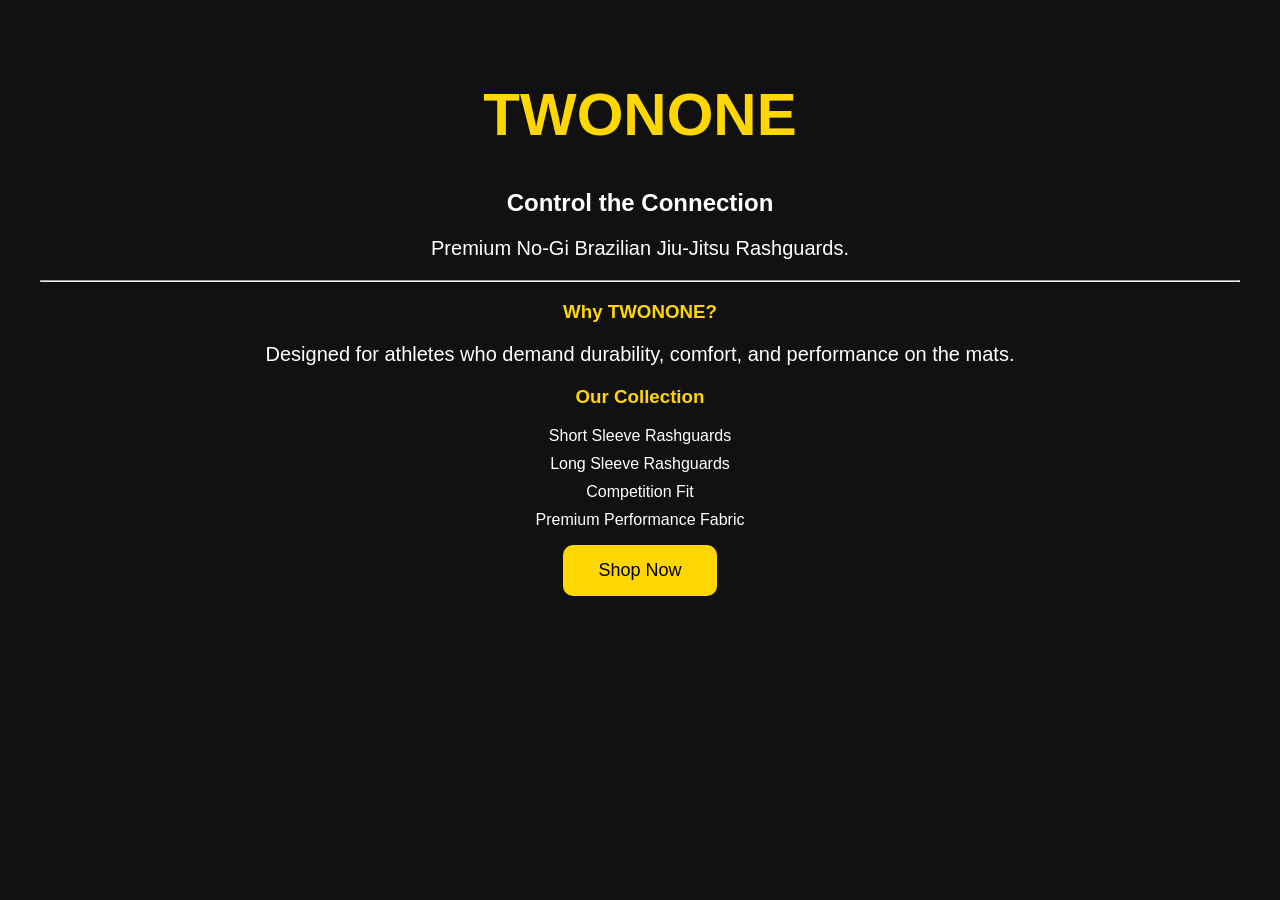
==== index.html @ 166e7a40 "Initial TWONONE website" ====
<!DOCTYPE html>
<html>
<head>
    <title>
      My First Website
    </title>
    <link rel="stylesheet" href="styles.css">
</head>
<body>
<h1>
  TWONONE
</h1>

<h2>
  Control the Connection
</h2>

<p>Premium No-Gi Brazilian Jiu-Jitsu Rashguards.

</p>

<hr>

<h3>Why TWONONE?

</h3>

<p>
Designed for athletes who demand durability,
comfort, and performance on the mats.
</p>

<h3>Our Collection

</h3>

<ul>
    <li>Short Sleeve Rashguards</li>
    <li>Long Sleeve Rashguards</li>
    <li>Competition Fit</li>
    <li>Premium Performance Fabric</li>
</ul>

<button>Shop Now</button>
</body>
</html>
---- styles.css ----
body {
    background-color: #111;
    color: white;
    font-family: Arial, Helvetica, sans-serif;
    text-align: center;
    margin: 0;
    padding: 40px;
}

h1 {
    color: gold;
    font-size: 60px;
}

h2 {
    color: white;
}

h3 {
    color: gold;
}

p {
    font-size: 20px;
}

ul {
    list-style: none;
    padding: 0;
}

li {
    margin: 10px;
}

button {
    background: gold;
    color: black;
    border: none;
    padding: 15px 35px;
    font-size: 18px;
    border-radius: 10px;
    cursor: pointer;
}

button:hover {
    background: orange;
}
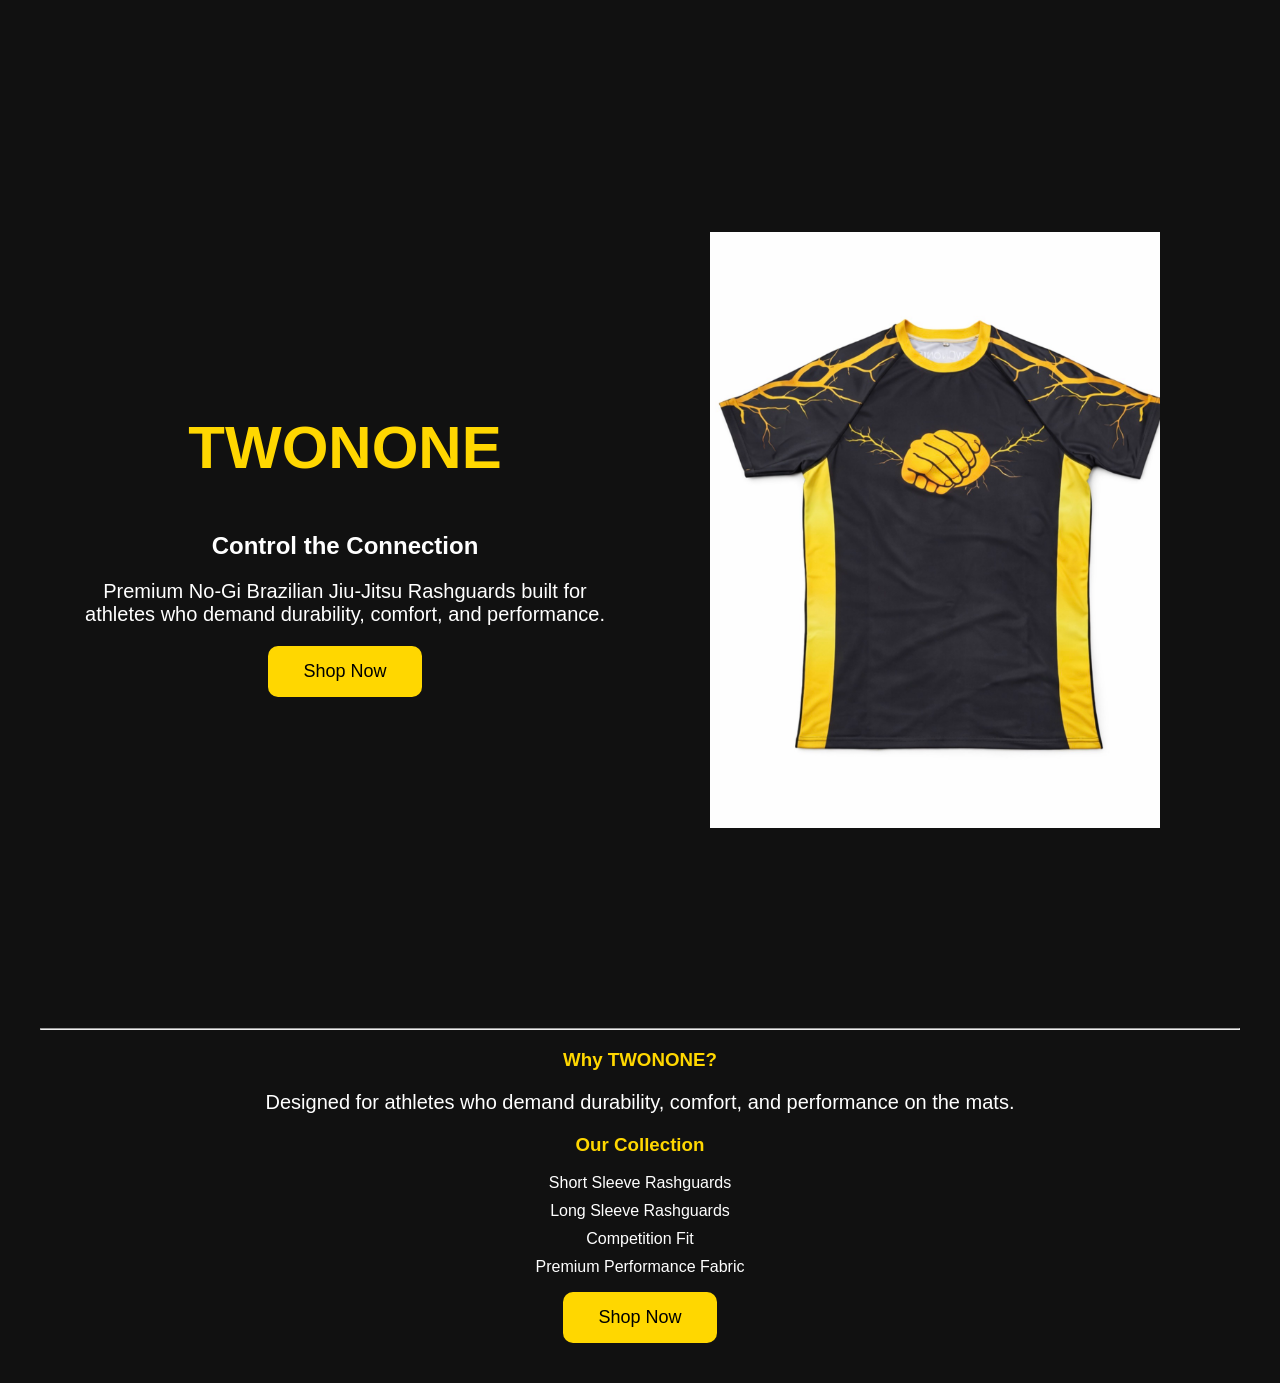
==== commit ef06da51: "Added hero section with rashguard image" ====
--- a/index.html
+++ b/index.html
@@ -7,17 +7,32 @@
     <link rel="stylesheet" href="styles.css">
 </head>
 <body>
-<h1>
-  TWONONE
-</h1>
+<section class="hero">
 
-<h2>
-  Control the Connection
-</h2>
+  <div class="hero-text">
 
-<p>Premium No-Gi Brazilian Jiu-Jitsu Rashguards.
+        <h1>TWONONE</h1>
 
-</p>
+        <h2>Control the Connection</h2>
+        <p>
+            Premium No-Gi Brazilian Jiu-Jitsu Rashguards
+            built for athletes who demand durability,
+            comfort, and performance.
+        </p>
+
+        <button>Shop Now</button>
+
+    </div>
+
+<div class="hero-image">
+    <img src="images/rashguard-front.jpeg" alt="TWONONE Rashguard" />
+</div>
+    
+
+</section>
+
+
+
 
 <hr>
 
--- a/styles.css
+++ b/styles.css
@@ -5,6 +5,7 @@
     text-align: center;
     margin: 0;
     padding: 40px;
+    min-height: 100vh;
 }
 
 h1 {
@@ -45,4 +46,37 @@
 
 button:hover {
     background: orange;
-}+}
+
+.hero {
+      min-height: 100vh;
+
+    display: flex;
+    justify-content: space-between;
+    align-items: center;
+
+    max-width: 1200px;
+    margin: 0 auto;
+
+    gap: 60px;
+    padding: 40px;
+}
+.hero-text {
+    flex: 1;
+}
+
+.hero-image {
+    flex: 1;
+
+    display: flex;
+    justify-content: center;
+    align-items: center;
+}
+
+.hero-image img {
+    width: 100%;
+    max-width: 450px;
+}
+
+
+    
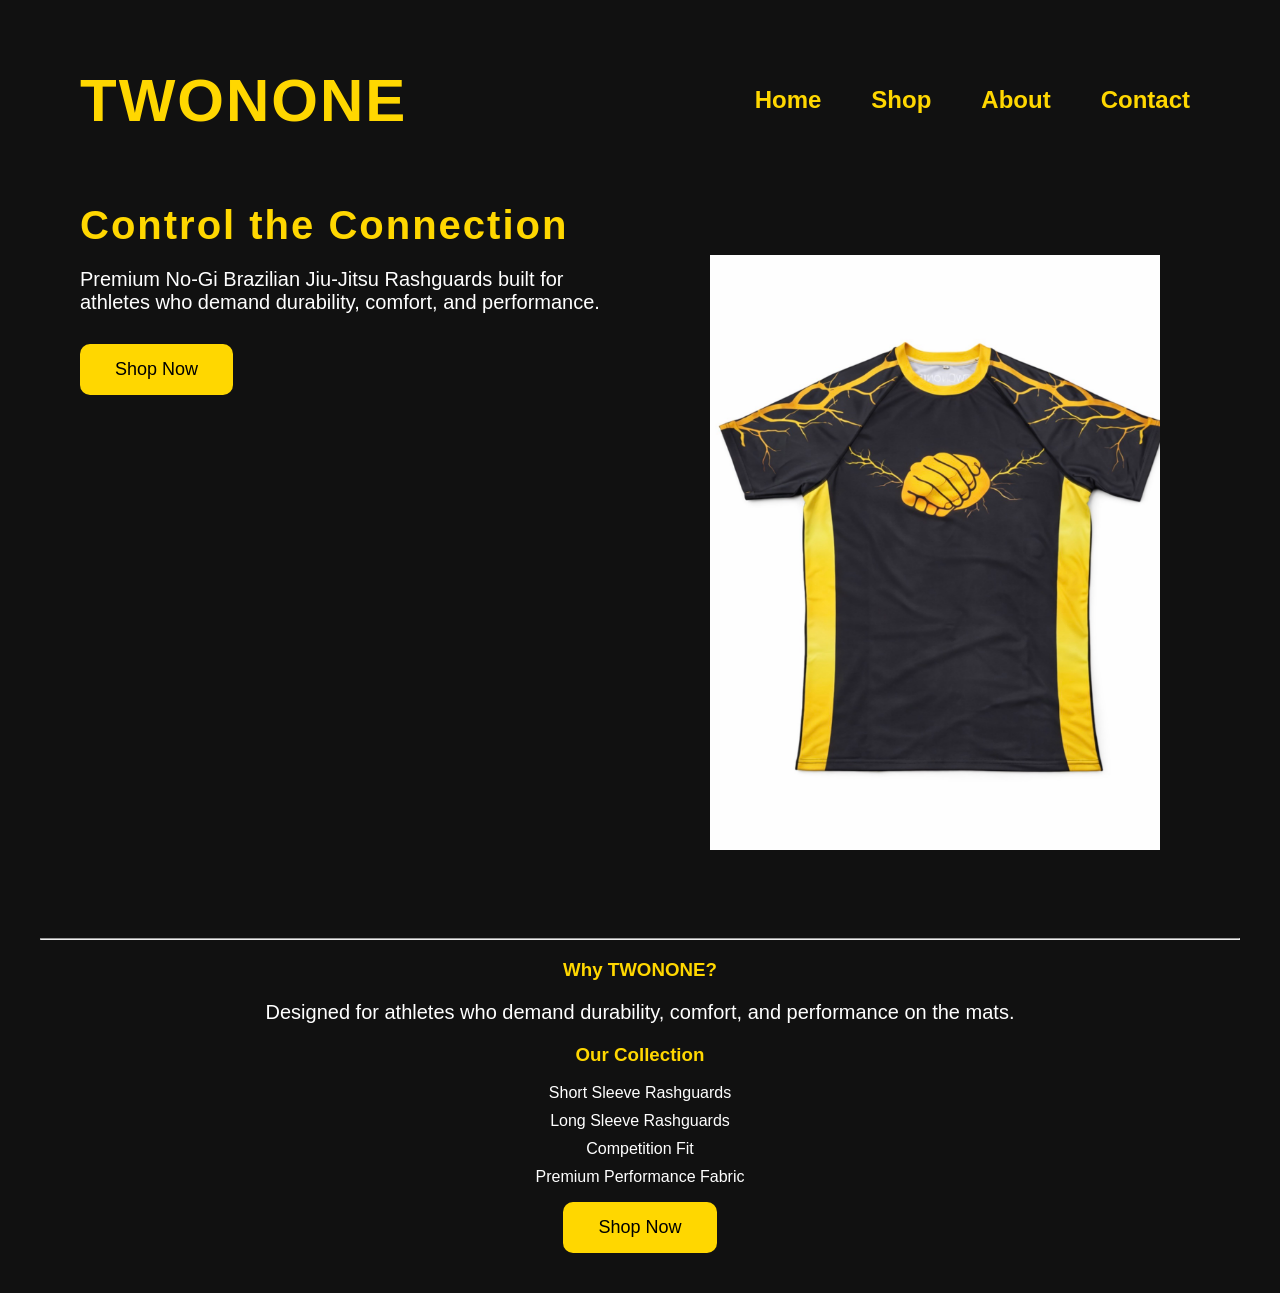
==== commit 6120d453: "Add rotating rashguard animation" ====
--- a/index.html
+++ b/index.html
@@ -7,14 +7,33 @@
     <link rel="stylesheet" href="styles.css">
 </head>
 <body>
+
+  <nav class="navbar">
+
+    <div class="logo">
+        TWONONE
+    </div>
+
+    <ul class="nav-links">
+
+        <li><a href="#">Home</a></li>
+
+        <li><a href="#">Shop</a></li>
+
+        <li><a href="#">About</a></li>
+
+          <li><a href="#">Contact</a></li>
+
+         </ul>
+
+</nav>
+
 <section class="hero">
 
   <div class="hero-text">
 
-        <h1>TWONONE</h1>
-
-        <h2>Control the Connection</h2>
-        <p>
+<h1>Control the Connection</h1>     
+   <p>
             Premium No-Gi Brazilian Jiu-Jitsu Rashguards
             built for athletes who demand durability,
             comfort, and performance.
@@ -25,9 +44,22 @@
     </div>
 
 <div class="hero-image">
-    <img src="images/rashguard-front.jpeg" alt="TWONONE Rashguard" />
+
+    <div class="rashguard-container">
+
+        <img class="front"
+             src="images/rashguard-front.jpeg"
+             alt="Front Rashguard">
+
+        <img class="back"
+             src="images/rashguard-back.jpeg"
+             alt="Back Rashguard">
+
+    </div>
+
 </div>
     
+
 
 </section>
 
--- a/styles.css
+++ b/styles.css
@@ -10,7 +10,10 @@
 
 h1 {
     color: gold;
-    font-size: 60px;
+    font-size: 40px;
+    font-weight: bold;
+    letter-spacing: 2px;
+    margin-bottom: 20px;
 }
 
 h2 {
@@ -49,21 +52,26 @@
 }
 
 .hero {
-      min-height: 100vh;
+      min-height: 80vh;
 
     display: flex;
     justify-content: space-between;
-    align-items: center;
+    align-items: flex start;
 
     max-width: 1200px;
     margin: 0 auto;
+    margin-top: -30px;
 
     gap: 60px;
     padding: 40px;
 }
 .hero-text {
     flex: 1;
+    text-align: left;
 }
+.hero-text p {
+    margin-bottom: 30px;
+    }
 
 .hero-image {
     flex: 1;
@@ -80,3 +88,73 @@
 
 
     
+.navbar {
+    display: flex;
+    justify-content: space-between;
+    align-items: center;
+
+    max-width: 1200px;
+    margin: 0 auto;
+    padding: 20px 40px;
+}
+
+.logo {
+    color: gold;
+    font-size: 60px;
+    font-weight: bold;
+    letter-spacing: 2px;
+}
+
+.nav-links {
+    list-style: none;
+
+    display: flex;
+
+    gap: 30px;
+}
+
+.nav-links a {
+    display: inline-block;
+    text-decoration: none;
+    color: gold;
+    font-size: 24px;
+    font-weight: bold;
+    transition: 0.3s;
+}
+.nav-links a:hover {
+    color: orange;
+    transform: scale(1.15);
+}
+
+.rashguard-container {
+    position: relative;
+    width: 450px;
+    height: 550px;
+    perspective: 1000px;
+}
+
+.rashguard-container img {
+    position: absolute;
+    width: 100%;
+    left: 0;
+    top: 0;
+
+    backface-visibility: hidden;
+    transition: transform 0.8s ease;
+}
+
+.front {
+    transform: rotateY(0deg);
+}
+
+.back {
+    transform: rotateY(180deg);
+}
+
+.rashguard-container:hover .front {
+    transform: rotateY(180deg);
+}
+
+.rashguard-container:hover .back {
+    transform: rotateY(360deg);
+}
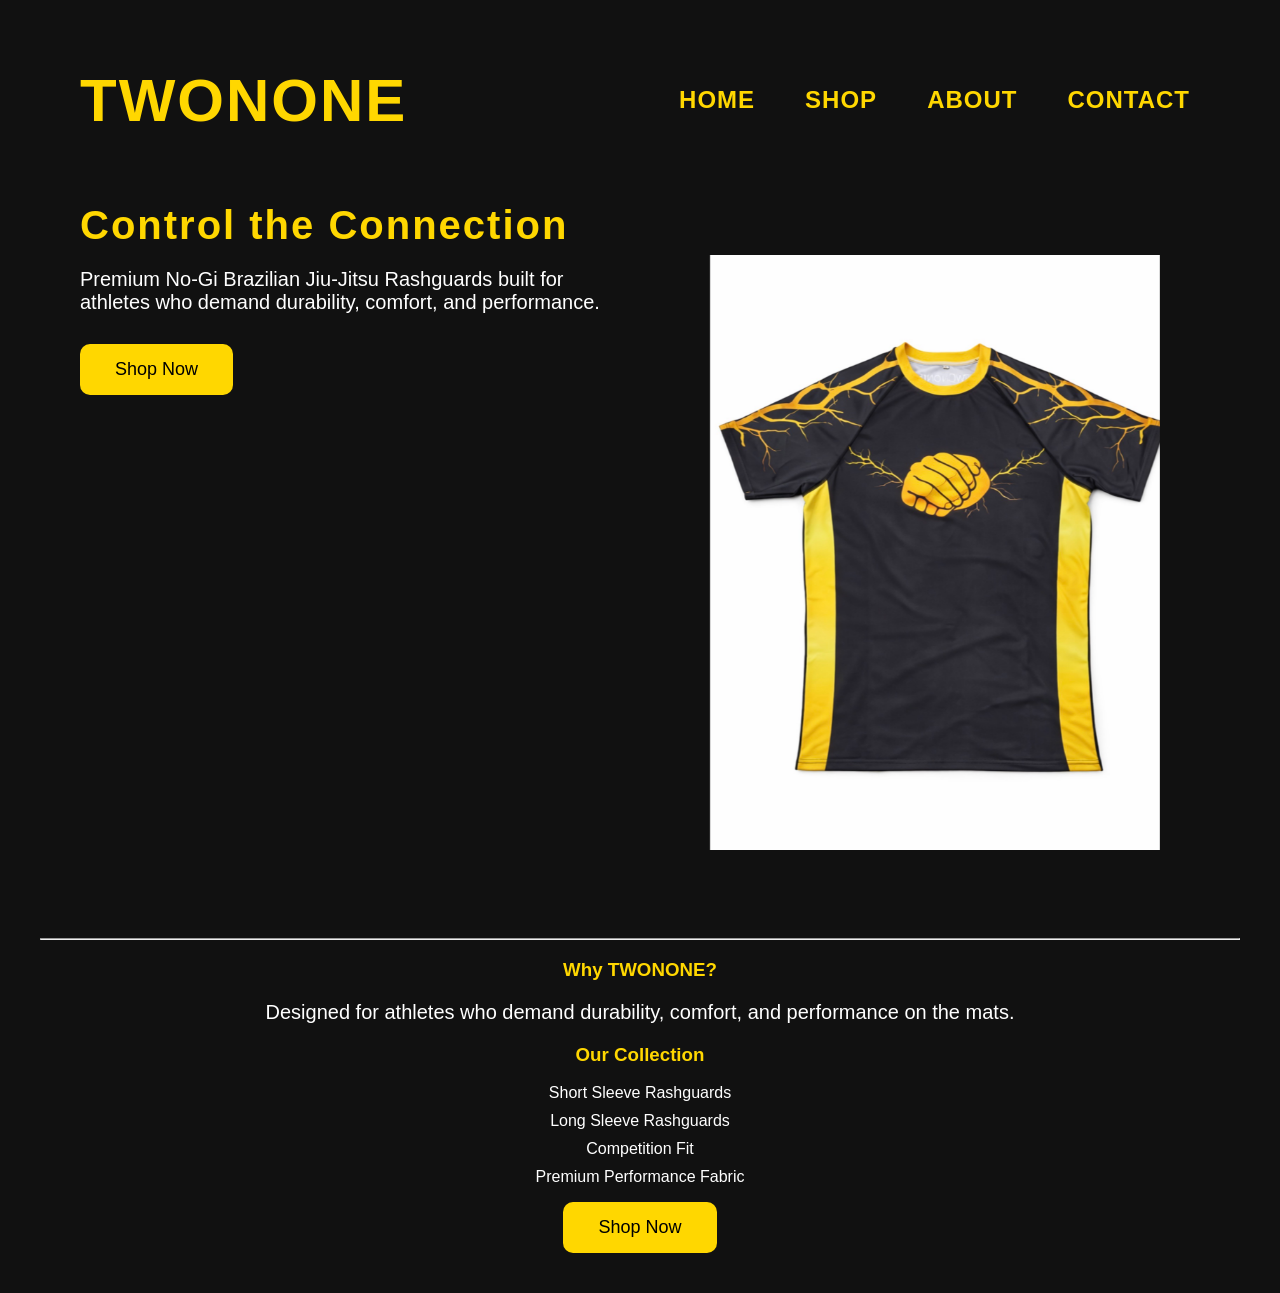
==== commit 0db78054: "Finish TWONONE website pages" ====
--- a/index.html
+++ b/index.html
@@ -10,19 +10,15 @@
 
   <nav class="navbar">
 
-    <div class="logo">
-        TWONONE
-    </div>
+   <a href="index.html" class="logo">TWONONE</a>
 
     <ul class="nav-links">
 
-        <li><a href="#">Home</a></li>
-
-        <li><a href="#">Shop</a></li>
-
-        <li><a href="#">About</a></li>
-
-          <li><a href="#">Contact</a></li>
+<li><a href="index.html">Home</a></li>
+<li><a href="shop.html">Shop</a></li>
+<li><a href="about.html">About</a></li>
+<li><a href="contact.html">Contact</a></li>
+        
 
          </ul>
 
@@ -39,9 +35,9 @@
             comfort, and performance.
         </p>
 
-        <button>Shop Now</button>
-
+<button onclick="window.location.href='shop.html'">Shop Now</button>
     </div>
+    
 
 <div class="hero-image">
 
@@ -88,6 +84,7 @@
     <li>Premium Performance Fabric</li>
 </ul>
 
-<button>Shop Now</button>
+<button onclick="window.location.href='shop.html'">Shop Now</button>
+<script src="script.js"></script>
 </body>
 </html>
--- a/styles.css
+++ b/styles.css
@@ -151,10 +151,198 @@
     transform: rotateY(180deg);
 }
 
-.rashguard-container:hover .front {
+.rashguard-container {
+    cursor: pointer;
+}
+
+.rashguard-container.show-back .front {
     transform: rotateY(180deg);
 }
 
-.rashguard-container:hover .back {
+.rashguard-container.show-back .back {
     transform: rotateY(360deg);
-}+}
+
+.page-content {
+    max-width: 1000px;
+    margin: 0 auto;
+    padding: 80px 10%;
+    color: white;
+}
+
+.page-content h1,
+.page-content h2 {
+    color: #d4af37;
+}
+
+.page-content p {
+    max-width: 700px;
+    line-height: 1.7;
+    font-size: 18px;
+}
+
+.product-card {
+    display: flex;
+    gap: 40px;
+    align-items: center;
+    margin-top: 45px;
+    padding: 30px;
+    border: 1px solid #d4af37;
+    background-color: #111;
+}
+
+.product-card img {
+    width: 180px;
+    max-width: 100%;
+}
+
+.price {
+    color: #d4af37;
+    font-size: 24px;
+    font-weight: bold;
+}
+
+.product-viewer {
+    position: relative;
+    width: 180px;
+    height: 240px;
+    cursor: pointer;
+    perspective: 1000px;
+}
+
+.product-viewer img {
+    position: absolute;
+    width: 180px;
+    height: 240px;
+    object-fit: contain;
+    transition: transform 0.7s ease, opacity 0.7s ease;
+    backface-visibility: hidden;
+}
+
+.product-front {
+    transform: rotateY(0deg);
+}
+
+.product-back {
+    opacity: 0;
+    transform: rotateY(180deg);
+}
+
+.product-viewer.show-back .product-front {
+    opacity: 0;
+    transform: rotateY(180deg);
+}
+
+.product-viewer.show-back .product-back {
+    opacity: 1;
+    transform: rotateY(360deg);
+}
+
+.product-viewer {
+    flex: 0 0 180px;
+    margin-right: 20px;
+}
+
+.product-card > div:last-child {
+    flex: 1;
+    min-width: 0;
+}
+
+.page-content {
+    box-sizing: border-box;
+    max-width: 1000px;
+    min-height: calc(100vh - 80px);
+    margin: 0 auto;
+    padding: 90px 30px;
+    text-align: center;
+}
+
+.page-content h1 {
+    margin: 0 0 25px;
+}
+
+.page-content h2 {
+    margin: 45px 0 20px;
+}
+
+.page-content p {
+    margin: 0 auto 25px;
+}
+
+.product-card > div:last-child {
+    text-align: center;
+}
+
+.page-content a {
+    color: #d4af37;
+    font-weight: bold;
+    text-decoration: none;
+}
+
+.page-content a:hover {
+    color: white;
+    text-decoration: underline;
+}
+
+.product-card {
+    gap: 80px;
+    padding: 55px 70px;
+}
+
+.product-viewer {
+    flex: 0 0 225px;
+    width: 225px;
+    height: 300px;
+    margin-right: 0;
+}
+
+.product-viewer img {
+    width: 225px;
+    height: 300px;
+}
+
+.product-card > div:last-child {
+    flex: 1 1 0;
+    min-width: 0;
+}
+
+.product-card > div:last-child p {
+    width: auto;
+    max-width: 100%;
+    margin-left: auto;
+    margin-right: auto;
+}
+
+.product-viewer {
+    transform: translateX(-50px);
+}
+
+.product-options {
+    display: grid;
+    gap: 12px;
+    max-width: 260px;
+    margin: 0 auto;
+}
+
+.product-options select,
+.product-options input {
+    padding: 10px;
+    border: 1px solid #d4af37;
+    background-color: #111;
+    color: white;
+    font-size: 16px;
+}
+
+.nav-links a {
+    text-transform: uppercase;
+    letter-spacing: 1px;
+}
+
+.page-content h1 {
+    text-transform: uppercase;
+    letter-spacing: 2px;
+}
+
+.navbar a.logo {
+    text-decoration: none;
+}
